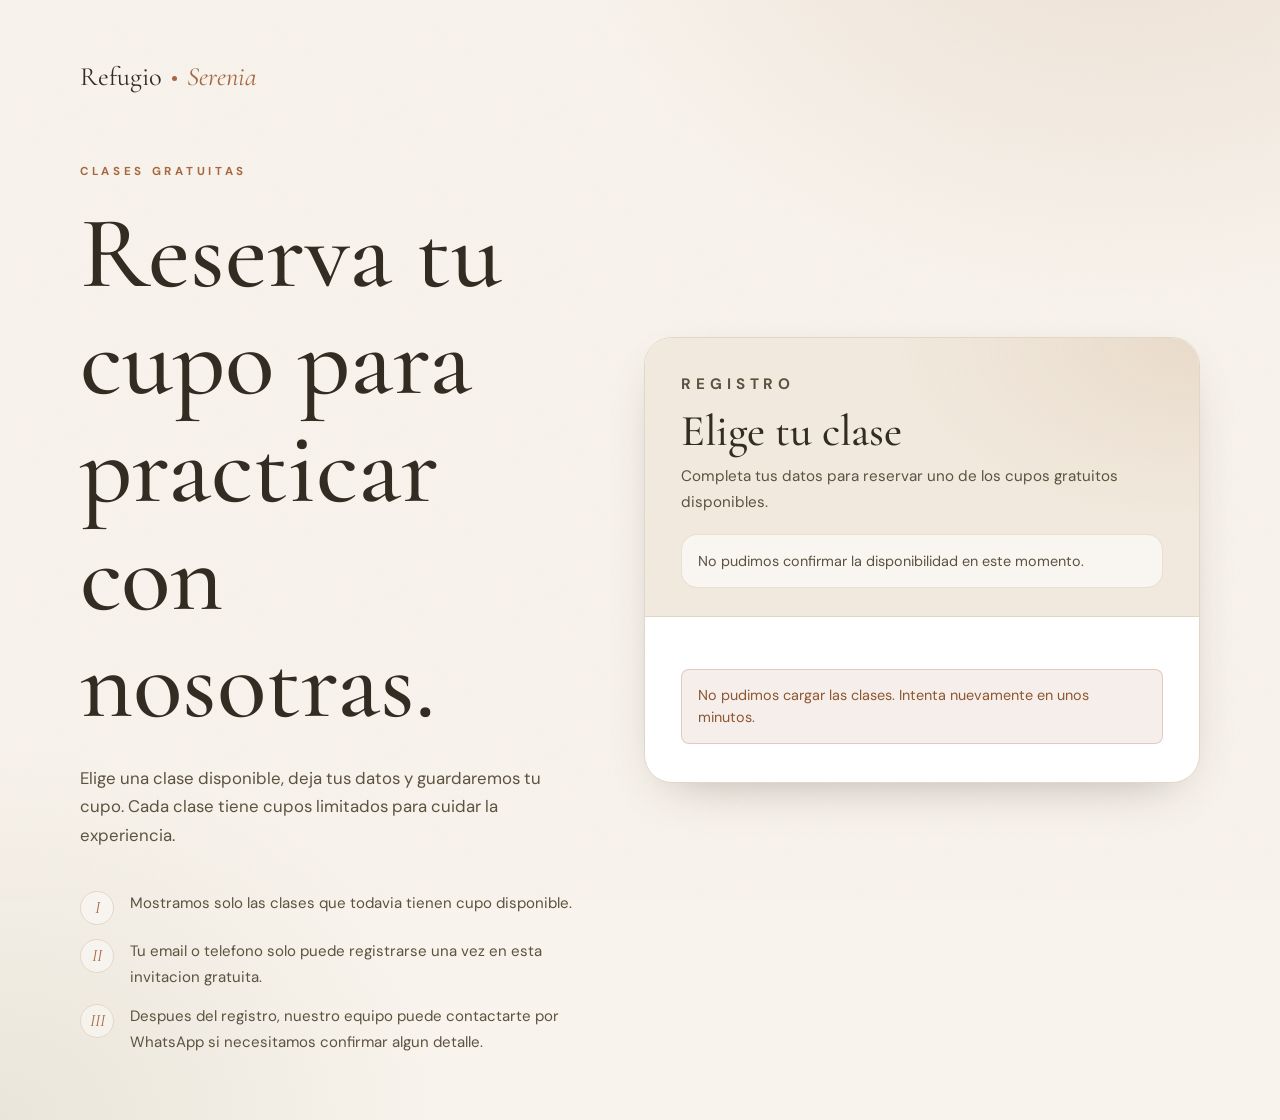
==== index.html @ 2f529dc0 "Initial free classes form" ====
<!DOCTYPE html>
<html lang="es">
<head>
<meta charset="UTF-8">
<meta name="viewport" content="width=device-width, initial-scale=1.0">
<meta name="description" content="Registro para clases gratuitas de Refugio Serenia.">
<title>Clases gratuitas · Refugio Serenia</title>
<link rel="preconnect" href="https://fonts.googleapis.com">
<link rel="preconnect" href="https://fonts.gstatic.com" crossorigin>
<link href="https://fonts.googleapis.com/css2?family=Cormorant+Garamond:ital,wght@0,400;0,500;0,600;1,400;1,500;1,600&family=DM+Sans:opsz,wght@9..40,300;9..40,400;9..40,500;9..40,600;9..40,700&display=swap" rel="stylesheet">
<link rel="stylesheet" href="assets/css/styles.css">
</head>
<body>
<main class="page">
  <div class="wrap">
    <section aria-labelledby="pageTitle">
      <div class="brand">
        Refugio<span class="dot"></span><span class="italic">Serenia</span>
      </div>

      <p class="overline">Clases gratuitas</p>
      <h1 id="pageTitle">Reserva tu cupo para practicar con nosotras.</h1>
      <p class="lede" id="pageCopy">
        Elige una clase disponible, deja tus datos y guardaremos tu cupo. Cada clase tiene cupos limitados para cuidar la experiencia.
      </p>

      <div class="details" aria-label="Como funciona">
        <div class="detail">
          <span class="detail-num">I</span>
          <p id="detailOne">Mostramos solo las clases que todavia tienen cupo disponible.</p>
        </div>
        <div class="detail">
          <span class="detail-num">II</span>
          <p id="detailTwo">Tu email o telefono solo puede registrarse una vez en esta invitacion gratuita.</p>
        </div>
        <div class="detail">
          <span class="detail-num">III</span>
          <p id="detailThree">Despues del registro, nuestro equipo puede contactarte por WhatsApp si necesitamos confirmar algun detalle.</p>
        </div>
      </div>
    </section>

    <section class="form-shell" aria-label="Formulario de registro">
      <div class="form-head">
        <p class="overline">Registro</p>
        <h2 id="formTitle">Elige tu clase</h2>
        <p id="formIntro">Completa tus datos para reservar uno de los cupos gratuitos disponibles.</p>
        <div class="availability-note" id="availabilityNote">Cargando clases disponibles.</div>
      </div>

      <form class="registration-form" id="freeClassForm" novalidate>
        <div id="formBody">
          <div class="field-grid">
            <div class="field">
              <label for="firstName">Nombre</label>
              <input id="firstName" name="nombre" type="text" autocomplete="given-name" placeholder="Tu nombre" required>
            </div>
            <div class="field">
              <label for="lastName">Apellido</label>
              <input id="lastName" name="apellido" type="text" autocomplete="family-name" placeholder="Tu apellido" required>
            </div>
            <div class="field">
              <label for="email">Email</label>
              <input id="email" name="email" type="email" autocomplete="email" placeholder="tu@email.com" required>
            </div>
            <div class="field">
              <label for="phone">Numero telefonico</label>
              <input id="phone" name="telefono" type="tel" inputmode="tel" autocomplete="tel" placeholder="+57 300 000 0000" required>
            </div>
            <div class="field full" id="classField">
              <label for="classSelect">Clase a reservar</label>
              <select id="classSelect" name="class_id" required>
                <option value="">Cargando clases...</option>
              </select>
            </div>
          </div>

          <label class="check-field" for="consentimiento">
            <input id="consentimiento" name="consentimiento" type="checkbox" required>
            <span>Acepto que Refugio Serenia use estos datos para gestionar mi registro y contactarme sobre clases gratuitas.</span>
          </label>

          <div class="form-actions">
            <button class="btn" id="submitButton" type="submit">Registrarme</button>
          </div>

          <p class="privacy-copy" id="privacyCopy">
            Usaremos estos datos solo para gestionar tu cupo y contactarte sobre esta clase gratuita.
          </p>
        </div>

        <div class="empty-state" id="emptyState" hidden>
          Lamentablemente no tenemos mas cupos para las clases gratuitas de esta semana. Si quieres, dejanos tus datos y enterate primero de otras clases gratuitas en el futuro.
        </div>

        <div class="form-message" id="formMessage" role="status" aria-live="polite"></div>
      </form>
    </section>
  </div>
</main>

<script src="assets/js/index.js" defer></script>
</body>
</html>
---- assets/css/styles.css ----
:root {
  --arena: #CEBDAB;
  --arcilla: #BE906F;
  --terracota: #A66841;
  --salvia: #9B9772;
  --musgo: #7D7648;
  --lino: #F8F3EC;
  --lino-2: #F1E9DD;
  --tinta: #322C22;
  --tinta-60: #5b5340;
  --tinta-40: #8a8170;
  --linea: #E2D6C6;
  --primary-d: #8d562f;
  --serif: "Cormorant Garamond", Georgia, serif;
  --sans: "DM Sans", system-ui, sans-serif;
  --r-sm: 8px;
  --r-md: 16px;
  --r-lg: 28px;
  --r-pill: 999px;
  --shadow: 0 18px 50px -28px rgba(50, 44, 34, .45);
}

* {
  box-sizing: border-box;
  margin: 0;
  padding: 0;
}

[hidden] {
  display: none !important;
}

body {
  min-height: 100vh;
  font-family: var(--sans);
  color: var(--tinta);
  line-height: 1.7;
  background:
    radial-gradient(900px 700px at 88% -12%, rgba(190, 144, 111, .20), transparent 62%),
    radial-gradient(760px 620px at 0% 100%, rgba(155, 151, 114, .15), transparent 60%),
    var(--lino);
  -webkit-font-smoothing: antialiased;
}

body::before {
  content: "";
  position: fixed;
  inset: 0;
  pointer-events: none;
  opacity: .04;
  background-image: url("data:image/svg+xml,%3Csvg xmlns='http://www.w3.org/2000/svg' width='160' height='160'%3E%3Cfilter id='n'%3E%3CfeTurbulence type='fractalNoise' baseFrequency='0.85' numOctaves='3'/%3E%3C/filter%3E%3Crect width='100%25' height='100%25' filter='url(%23n)'/%3E%3C/svg%3E");
  mix-blend-mode: multiply;
}

button,
input,
select {
  font: inherit;
}

button {
  border: 0;
}

.page {
  min-height: 100vh;
  display: flex;
  align-items: center;
  padding: 64px 24px;
}

.wrap {
  width: min(1120px, 100%);
  margin: 0 auto;
  display: grid;
  grid-template-columns: minmax(0, .9fr) minmax(420px, 1fr);
  gap: 64px;
  align-items: center;
  position: relative;
  z-index: 1;
}

.brand {
  font-family: var(--serif);
  font-size: 1.65rem;
  line-height: 1;
}

.brand .dot {
  display: inline-block;
  width: 5px;
  height: 5px;
  margin: 0 10px 4px;
  border-radius: 50%;
  background: var(--terracota);
}

.brand .italic {
  color: var(--terracota);
  font-style: italic;
}

.overline {
  margin-top: 72px;
  font-size: .72rem;
  font-weight: 700;
  letter-spacing: .32em;
  text-transform: uppercase;
  color: var(--terracota);
}

h1,
h2 {
  font-family: var(--serif);
  font-weight: 500;
  line-height: 1.05;
  letter-spacing: 0;
}

h1 {
  margin-top: 18px;
  max-width: 680px;
  font-size: clamp(3.4rem, 8vw, 6.8rem);
}

h1 .italic {
  color: var(--terracota);
  font-style: italic;
}

.lede {
  max-width: 560px;
  margin-top: 26px;
  color: var(--tinta-60);
  font-size: 1.05rem;
}

.details {
  margin-top: 42px;
  display: grid;
  gap: 14px;
}

.detail {
  display: flex;
  gap: 16px;
  align-items: flex-start;
  color: var(--tinta-60);
  font-size: .94rem;
}

.detail-num {
  flex: 0 0 34px;
  width: 34px;
  height: 34px;
  display: grid;
  place-items: center;
  border: 1px solid var(--linea);
  border-radius: 50%;
  background: rgba(255, 255, 255, .42);
  color: var(--terracota);
  font-family: var(--serif);
  font-style: italic;
  font-size: 1.1rem;
}

.form-shell {
  overflow: hidden;
  border: 1px solid var(--linea);
  border-radius: var(--r-lg);
  background: #fff;
  box-shadow: var(--shadow);
}

.form-head {
  padding: 34px 36px 28px;
  border-bottom: 1px solid var(--linea);
  background:
    radial-gradient(100% 120% at 100% 0%, rgba(190, 144, 111, .16), transparent 55%),
    var(--lino-2);
}

.form-head .overline {
  margin: 0;
}

.form-head h2 {
  margin-top: 10px;
  font-size: clamp(2rem, 4vw, 2.75rem);
}

.form-head p {
  margin-top: 10px;
  color: var(--tinta-60);
  font-size: .95rem;
}

.availability-note {
  margin-top: 18px;
  padding: 14px 16px;
  border: 1px solid rgba(226, 214, 198, .72);
  border-radius: var(--r-md);
  background: rgba(255, 255, 255, .56);
  color: var(--tinta-60);
  font-size: .9rem;
}

.registration-form {
  padding: 34px 36px 38px;
}

.field-grid {
  display: grid;
  grid-template-columns: 1fr 1fr;
  gap: 18px;
}

.field {
  display: flex;
  flex-direction: column;
  gap: 8px;
}

.field.full {
  grid-column: 1 / -1;
}

.field label {
  color: var(--tinta-60);
  font-size: .72rem;
  font-weight: 600;
  letter-spacing: .16em;
  text-transform: uppercase;
}

.field input,
.field select {
  width: 100%;
  min-height: 50px;
  padding: 13px 15px;
  border: 1.5px solid var(--linea);
  border-radius: var(--r-sm);
  background: var(--lino);
  color: var(--tinta);
  transition: border-color .2s ease, background .2s ease, box-shadow .2s ease;
}

.field input:focus,
.field select:focus {
  outline: none;
  border-color: var(--arcilla);
  background: #fff;
  box-shadow: 0 0 0 4px rgba(190, 144, 111, .14);
}

.field input::placeholder {
  color: var(--tinta-40);
}

.check-field {
  display: grid;
  grid-template-columns: 18px 1fr;
  gap: 12px;
  margin-top: 22px;
  color: var(--tinta-60);
  font-size: .86rem;
  line-height: 1.55;
}

.check-field input {
  width: 18px;
  height: 18px;
  margin-top: 2px;
  accent-color: var(--terracota);
}

.btn {
  display: inline-flex;
  align-items: center;
  justify-content: center;
  gap: 10px;
  min-height: 52px;
  padding: 16px 30px;
  border-radius: var(--r-pill);
  background: var(--terracota);
  color: #fff;
  font-size: .92rem;
  font-weight: 600;
  letter-spacing: .04em;
  transition: background .25s ease, transform .25s ease, box-shadow .25s ease;
  cursor: pointer;
}

.btn:hover {
  background: var(--primary-d);
  transform: translateY(-1px);
  box-shadow: 0 14px 32px -14px rgba(166, 104, 65, .55);
}

.btn:disabled {
  cursor: not-allowed;
  opacity: .62;
  transform: none;
  box-shadow: none;
}

.form-actions {
  margin-top: 24px;
}

.form-actions .btn {
  width: 100%;
}

.form-message,
.empty-state {
  display: none;
  margin-top: 18px;
  padding: 14px 16px;
  border: 1px solid transparent;
  border-radius: var(--r-sm);
  font-size: .9rem;
  line-height: 1.55;
}

.form-message.is-visible,
.empty-state:not([hidden]) {
  display: block;
}

.form-message.success {
  border-color: rgba(125, 118, 72, .24);
  background: rgba(155, 151, 114, .13);
  color: var(--musgo);
}

.form-message.info,
.empty-state {
  border-color: rgba(190, 144, 111, .24);
  background: rgba(226, 214, 198, .34);
  color: var(--tinta-60);
}

.form-message.error {
  border-color: rgba(166, 104, 65, .26);
  background: rgba(166, 104, 65, .11);
  color: var(--primary-d);
}

.privacy-copy {
  margin-top: 18px;
  color: var(--tinta-40);
  font-size: .78rem;
  line-height: 1.55;
}

@media (max-width: 920px) {
  .page {
    align-items: flex-start;
    padding-top: 42px;
  }

  .wrap {
    grid-template-columns: 1fr;
    gap: 44px;
  }

  .overline {
    margin-top: 44px;
  }
}

@media (max-width: 640px) {
  .page {
    padding: 28px 16px 44px;
  }

  .field-grid {
    grid-template-columns: 1fr;
  }

  .form-head,
  .registration-form {
    padding-left: 24px;
    padding-right: 24px;
  }
}
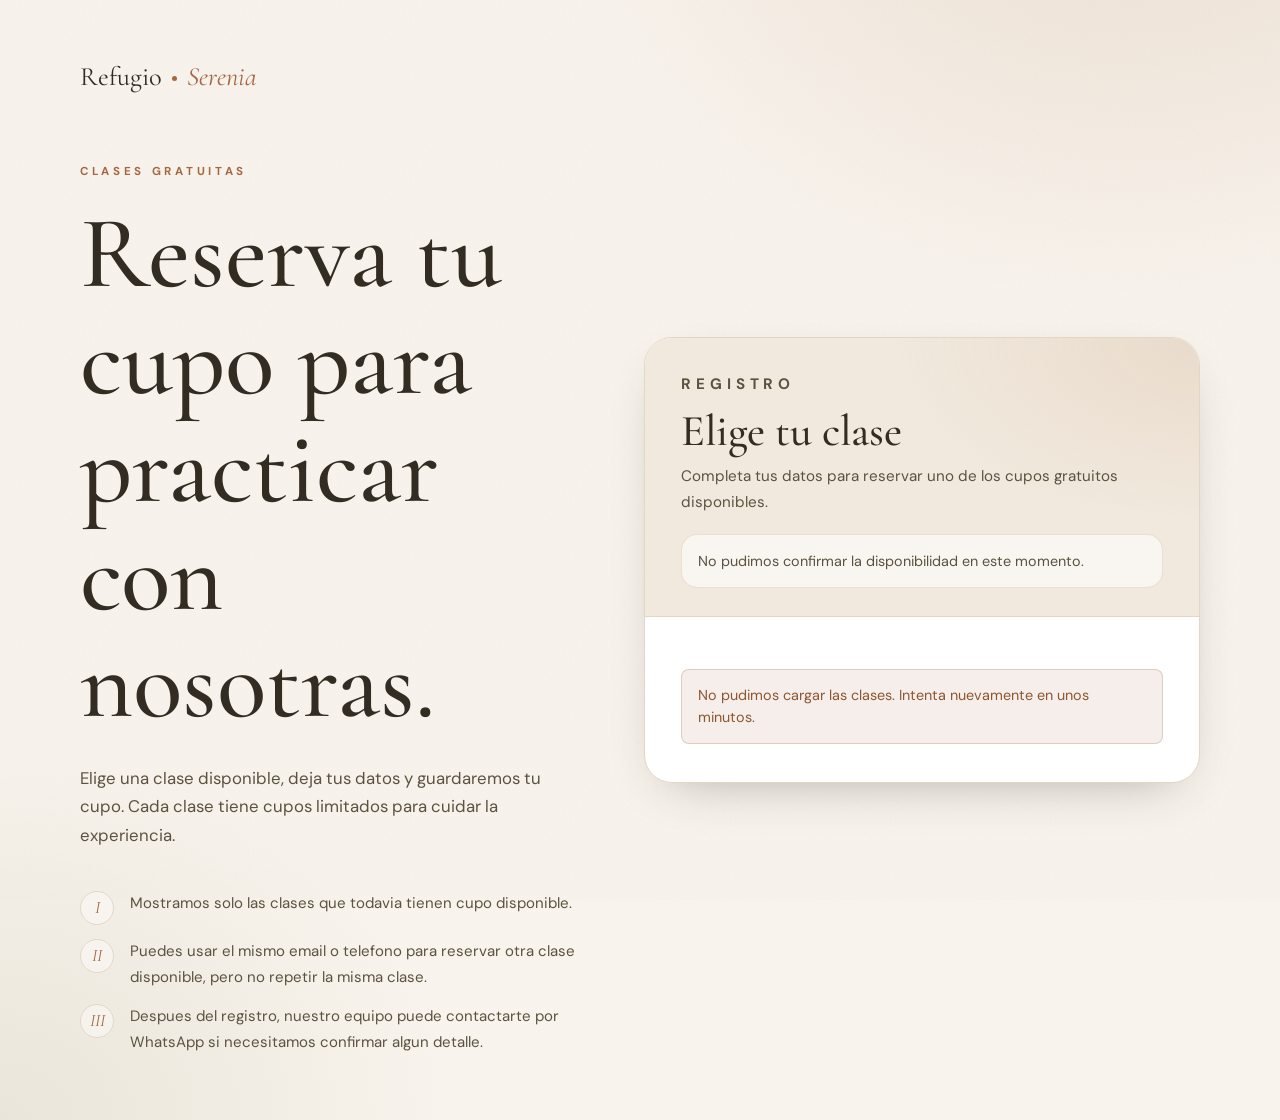
==== commit 37a95fd7: "Ajustar confirmacion y duplicados por clase" ====
--- a/index.html
+++ b/index.html
@@ -31,7 +31,7 @@
         </div>
         <div class="detail">
           <span class="detail-num">II</span>
-          <p id="detailTwo">Tu email o telefono solo puede registrarse una vez en esta invitacion gratuita.</p>
+          <p id="detailTwo">Puedes usar el mismo email o telefono para reservar otra clase disponible, pero no repetir la misma clase.</p>
         </div>
         <div class="detail">
           <span class="detail-num">III</span>
@@ -50,6 +50,8 @@
 
       <form class="registration-form" id="freeClassForm" novalidate>
         <div id="formBody">
+          <div class="limit-note" id="limitNote">Puedes reservar varias clases disponibles. Para cuidar los cupos, cada email o telefono solo puede reservar una vez la misma clase.</div>
+
           <div class="field-grid">
             <div class="field">
               <label for="firstName">Nombre</label>
@@ -77,16 +79,12 @@
 
           <label class="check-field" for="consentimiento">
             <input id="consentimiento" name="consentimiento" type="checkbox" required>
-            <span>Acepto que Refugio Serenia use estos datos para gestionar mi registro y contactarme sobre clases gratuitas.</span>
+            <span>Acepto que Refugio Serenia use estos datos para gestionar mi registro y contactarme sobre clases gratuitas y promociones de Refugio Serenia.</span>
           </label>
 
           <div class="form-actions">
             <button class="btn" id="submitButton" type="submit">Registrarme</button>
           </div>
-
-          <p class="privacy-copy" id="privacyCopy">
-            Usaremos estos datos solo para gestionar tu cupo y contactarte sobre esta clase gratuita.
-          </p>
         </div>
 
         <div class="empty-state" id="emptyState" hidden>
--- a/assets/css/styles.css
+++ b/assets/css/styles.css
@@ -209,6 +209,17 @@
   padding: 34px 36px 38px;
 }
 
+.limit-note {
+  margin-bottom: 18px;
+  padding: 12px 14px;
+  border: 1px solid rgba(125, 118, 72, .22);
+  border-radius: var(--r-sm);
+  background: rgba(155, 151, 114, .10);
+  color: var(--tinta-60);
+  font-size: .86rem;
+  line-height: 1.5;
+}
+
 .field-grid {
   display: grid;
   grid-template-columns: 1fr 1fr;
@@ -329,9 +340,43 @@
 }
 
 .form-message.success {
-  border-color: rgba(125, 118, 72, .24);
-  background: rgba(155, 151, 114, .13);
+  position: relative;
+  padding: 20px 20px 20px 66px;
+  border-color: rgba(125, 118, 72, .38);
+  background:
+    radial-gradient(120% 160% at 100% 0%, rgba(155, 151, 114, .18), transparent 56%),
+    rgba(248, 243, 236, .96);
+  color: var(--tinta);
+  box-shadow: 0 18px 44px -28px rgba(50, 44, 34, .55);
+}
+
+.form-message.success::before {
+  content: "\2713";
+  position: absolute;
+  top: 20px;
+  left: 20px;
+  width: 32px;
+  height: 32px;
+  display: grid;
+  place-items: center;
+  border-radius: 50%;
+  background: var(--musgo);
+  color: #fff;
+  font-weight: 700;
+  line-height: 1;
+}
+
+.form-message.success strong {
+  display: block;
+  margin-bottom: 4px;
   color: var(--musgo);
+  font-size: 1.08rem;
+  line-height: 1.25;
+}
+
+.form-message.success span {
+  display: block;
+  color: var(--tinta-60);
 }
 
 .form-message.info,
@@ -347,13 +392,6 @@
   color: var(--primary-d);
 }
 
-.privacy-copy {
-  margin-top: 18px;
-  color: var(--tinta-40);
-  font-size: .78rem;
-  line-height: 1.55;
-}
-
 @media (max-width: 920px) {
   .page {
     align-items: flex-start;
